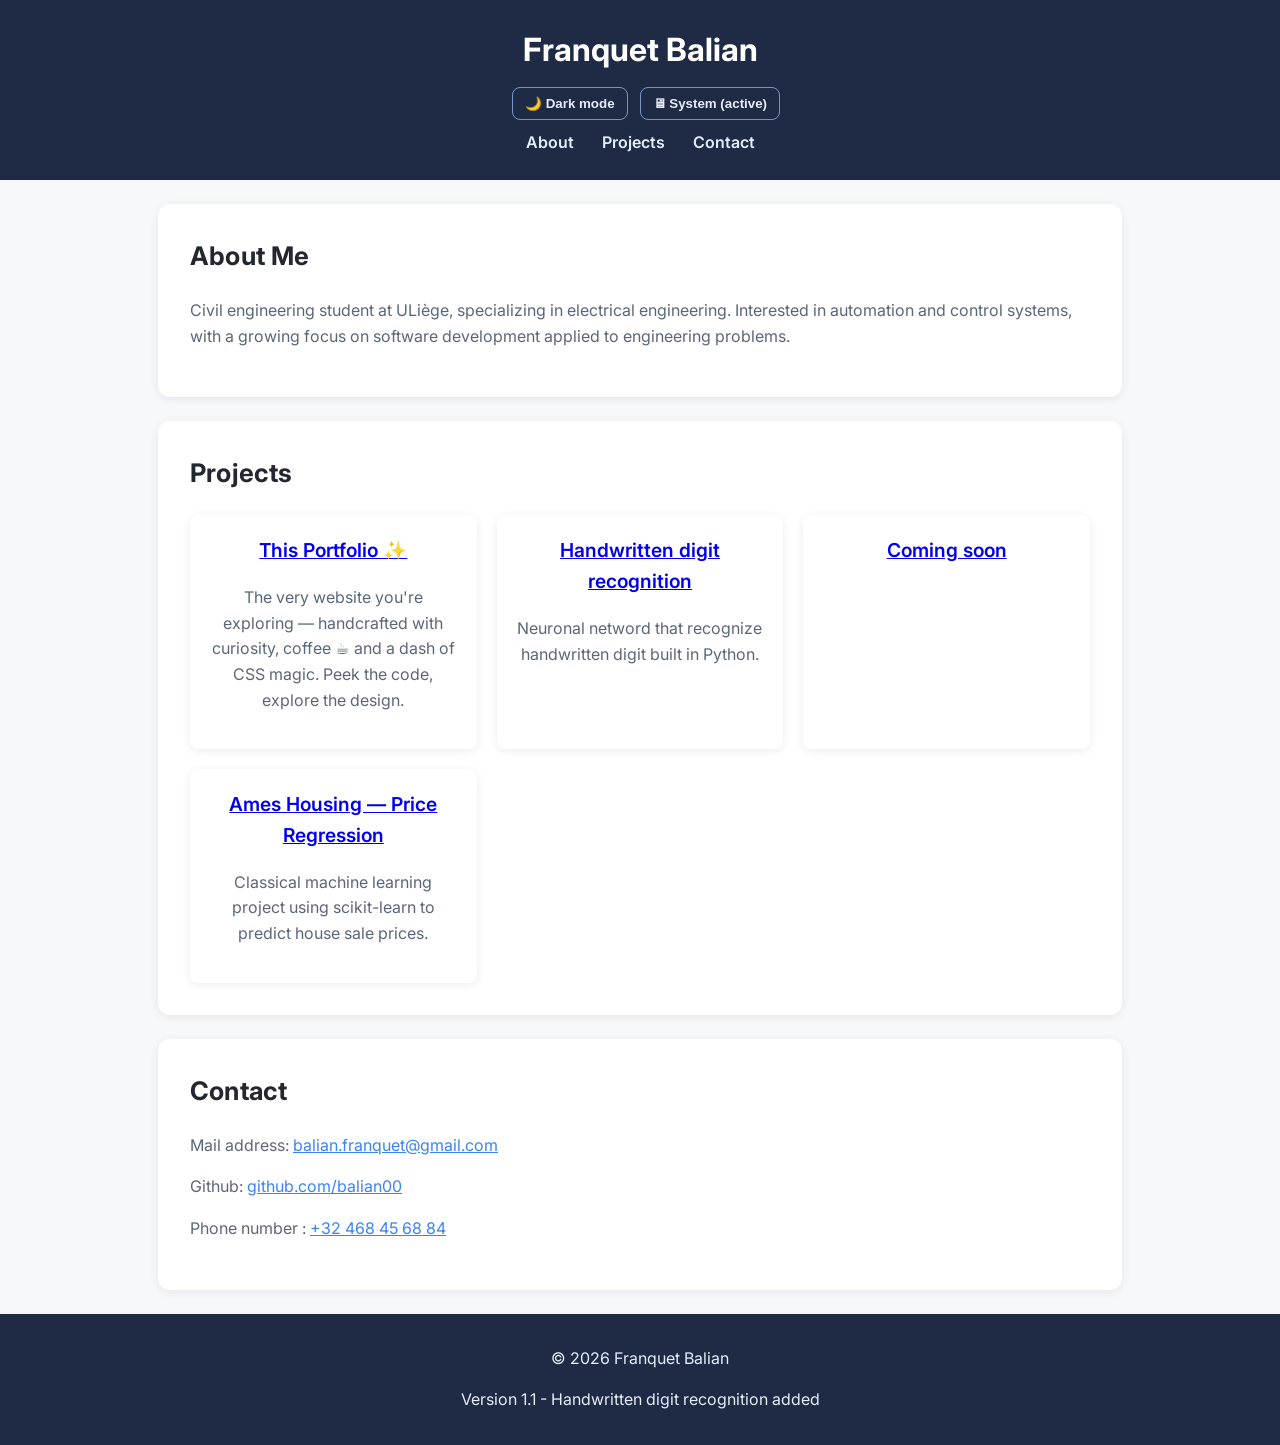
==== main/index.html @ e8f5959f "Handwritten-digit-classifier and housing-price-regression project added, strucutres rework in folder" ====
<!DOCTYPE html>
<html lang="en" data-theme="light">
<head>
    <meta charset="UTF-8">
    <meta name="viewport" content="width=device-width, initial-scale=1.0">
    <title>My Portfolio</title>
    <link rel="preconnect" href="https://fonts.googleapis.com">
    <link rel="preconnect" href="https://fonts.gstatic.com" crossorigin>
    <link href="https://fonts.googleapis.com/css2?family=Inter:wght@400;600;700&display=swap" rel="stylesheet">
    <link rel="stylesheet" href="style.css">
    <link id="favicon" rel="icon" href="light-theme_icon.png" type="image/png">
</head>
<body>
    <header>
                <h1>Franquet Balian</h1>
                <div class="theme-controls">
                    <button id="theme-toggle" aria-label="Toggle dark mode">🌙 Dark mode</button>
                    <button id="theme-system" aria-label="Use system theme">🖥 System</button>
                </div>
        <nav>
            <a href="#about">About</a>
            <a href="#projects">Projects</a>
            <a href="#contact">Contact</a>
        </nav>
    </header>

    <section id="about">
        <h2>About Me</h2>
        <p>Civil engineering student at ULiège, specializing in electrical engineering. Interested in automation and control systems, with a growing focus on software development applied to engineering problems.</p>
    </section>



    <section id="projects">
    <h2>Projects</h2>
    <div class="projects-grid">
        
        <div class="project">
        <h3><a href="../projects/portfolio.html">This Portfolio ✨</a></h3>
        <p>The very website you're exploring — handcrafted with curiosity, coffee ☕ and a dash of CSS magic. Peek the code, explore the design.</p>
        </div>
        <div class="project">
        <h3><a href="../projects/handwritten-digit-classifier.html">Handwritten digit recognition</a></h3>
        <p>Neuronal netword that recognize handwritten digit built in Python. </p>
        </div>
        <div class="project">
        <h3><a href="../projects/coming-soon.html">Coming soon</a></h3>
        </div>
        <div class="project">
        <h3><a href="../projects/ames-housing-price-regression.html">Ames Housing — Price Regression</a></h3>
        <p>Classical machine learning project using scikit-learn to predict house sale prices.</p>
        </div>
    </div>
    </section>




    <section id="contact">
    <h2>Contact</h2>
    <p>Mail address: <a href="mailto:balian.franquet@gmail.com">balian.franquet@gmail.com</a></p>
    <p>Github: <a href="https://github.com/balian00" target="_blank" rel="noopener">github.com/balian00</a></p>
    <p>Phone number : <a href="tel:+32468456884">+32 468 45 68 84</a></p>
    </section>


    <footer>
        <p>&copy; 2026 Franquet Balian</p>
        <p> Version 1.1 - Handwritten digit recognition added </p>
    </footer>
    <script src="scrypt.js"></script>
</body>
</html>
---- main/style.css ----
:root {
  /* Light theme (default) */
  --bg-color: #f7f8fa;
  --header-color: #1f2a44;      /* dark blue-gray */
  --content-color: #ffffff;
  --text-color: #23272f;        /* near-black for readability */
  --muted-text: #5c667a;        /* secondary text */
  --accent-color: #3b82f6;      /* friendly blue */
  --shadow: 0 2px 10px rgba(17, 24, 39, 0.08);
}

html[data-theme="light"] {
  color-scheme: light;
}
html[data-theme="dark"] {
  color-scheme: dark;
}

/* Base */
html { scroll-behavior: smooth; }
html {
  scroll-padding-top: 0.1px;
}
body {
  font-family: "Inter", system-ui, -apple-system, Segoe UI, Roboto, Arial, sans-serif;
  margin: 0;
  background: var(--bg-color);
  color: var(--text-color);
  line-height: 1.6;
}

/* Header */
header {
  background: var(--header-color);
  color: #fff;
  text-align: center;
  padding: 24px 16px;
  margin-bottom: 24px;
}
header h1 { margin: 0; font-weight: 700; }

/* Header logo/icon */
#theme-icon {
  width: 36px;
  height: 36px;
  vertical-align: middle;
  margin-right: 10px;
}

.theme-controls { display: inline-block; margin-left: 12px; }

/* Navigation */
nav { margin-top: 10px; }
nav a {
  color: #e6eefc;
  margin: 0 12px;
  text-decoration: none;
  font-weight: 600;
}
nav a:hover { color: #ffffff; }

/* Sections */
section {
  padding: 32px;
  max-width: 900px;
  margin: 0 auto 24px;
  background: var(--content-color);
  color: var(--text-color);
  border-radius: 12px;
  box-shadow: var(--shadow);
}
section h2 {
  margin-top: 0;
  font-size: 1.6rem;
  font-weight: 700;
}
section p { color: var(--muted-text); }

/* Footer */
footer {
  text-align: center;
  padding: 16px;
  background: var(--header-color);
  color: #e6eefc;
}


/* Dark theme overrides when [data-theme="dark"] is set on <html> */
html[data-theme="dark"] {
  --bg-color: #0f172a;       /* slate-900 */
  --header-color: #0b1220;   /* even darker */
  --content-color: #111827;  /* gray-900 */
  --text-color: #e5e7eb;     /* gray-200 */
  --muted-text: #cbd5e1;     /* slate-300 */
  --accent-color: #60a5fa;   /* lighter blue */
  --shadow: 0 2px 10px rgba(0,0,0,0.35);
}

/* Optional: adapt nav colors in dark mode */
html[data-theme="dark"] nav a { color: #c7d7f9; }
html[data-theme="dark"] nav a:hover { color: #ffffff; }

/* Theme toggle button */
#theme-toggle {
  margin-top: 12px;
  background: transparent;
  border: 1px solid #7894c7;
  color: #e6eefc;
  padding: 8px 12px;
  border-radius: 8px;
  cursor: pointer;
  font-weight: 600;
  transition: border-color 0.2s ease;
}
#theme-toggle:hover { border-color: #a9c2f2; }
html[data-theme="dark"] #theme-toggle {
  border-color: #475569;
  color: #e0e7ff;
}
html[data-theme="dark"] #theme-toggle:hover {
  border-color: #64748b;
}

#theme-system {
  margin-top: 12px;
  background: transparent;
  border: 1px solid #7894c7;
  color: #e6eefc;
  padding: 8px 12px;
  border-radius: 8px;
  cursor: pointer;
  font-weight: 600;
  transition: border-color 0.2s ease;
  margin-left: 8px;
}
#theme-system:hover { border-color: #a9c2f2; }
html[data-theme="dark"] #theme-system { border-color: #475569; color: #e0e7ff; }
html[data-theme="dark"] #theme-system:hover { border-color: #64748b; }


.projects-grid {
  display: grid;
  grid-template-columns: repeat(auto-fit, minmax(260px, 1fr));
  gap: 20px;
}

.project {
  background: var(--content-color);
  padding: 20px;
  border-radius: 8px;
  box-shadow: var(--shadow);
  text-align: center;
}

.project h3 {
  margin-top: 0;
  font-size: 1.2rem;
  font-weight: 600;
}


/* Better hover */
nav a {
  transition: color .15s ease, border-color .15s ease;
  border-bottom: 2px solid transparent;
}
nav a:hover {
  color: var(--accent-color);
  border-color: var(--accent-color);
}

/* Active link style (class we'll add) */
nav a.active {
  color: var(--accent-color);
  border-color: var(--accent-color);
}


section p { 
  color: var(--muted-text);
  margin: 0.5rem 0 1rem;
}
section h2 {
  letter-spacing: 0.2px;
}


#contact a { color: var(--accent-color); }
#contact a:hover { text-decoration: underline; }


a:focus-visible, button:focus-visible {
  outline: 2px solid var(--accent-color);
  outline-offset: 2px;
}

/* Tables (results, comparisons) */
table {
  width: 100%;
  border-collapse: collapse;
  margin: 1rem 0 1.5rem;
  font-size: 0.95rem;
}
th, td {
  padding: 8px 12px;
  text-align: left;
  border: 1px solid var(--bg-color);
  color: var(--text-color);
}
th {
  background: var(--header-color);
  color: #fff;
  font-weight: 600;
}
tbody tr:nth-child(even) {
  background: var(--bg-color);
}
html[data-theme="dark"] th, html[data-theme="dark"] td {
  border-color: #1f2937;
}

/* Inline code and code blocks */
code {
  font-family: "SFMono-Regular", Consolas, "Liberation Mono", Menlo, monospace;
  background: var(--bg-color);
  color: var(--accent-color);
  padding: 2px 6px;
  border-radius: 4px;
  font-size: 0.9em;
}
pre {
  background: var(--bg-color);
  color: var(--text-color);
  padding: 14px 16px;
  border-radius: 8px;
  overflow-x: auto;
  margin: 1rem 0 1.5rem;
  box-shadow: var(--shadow);
}
pre code {
  background: none;
  color: inherit;
  padding: 0;
  border-radius: 0;
  font-size: 0.9rem;
}
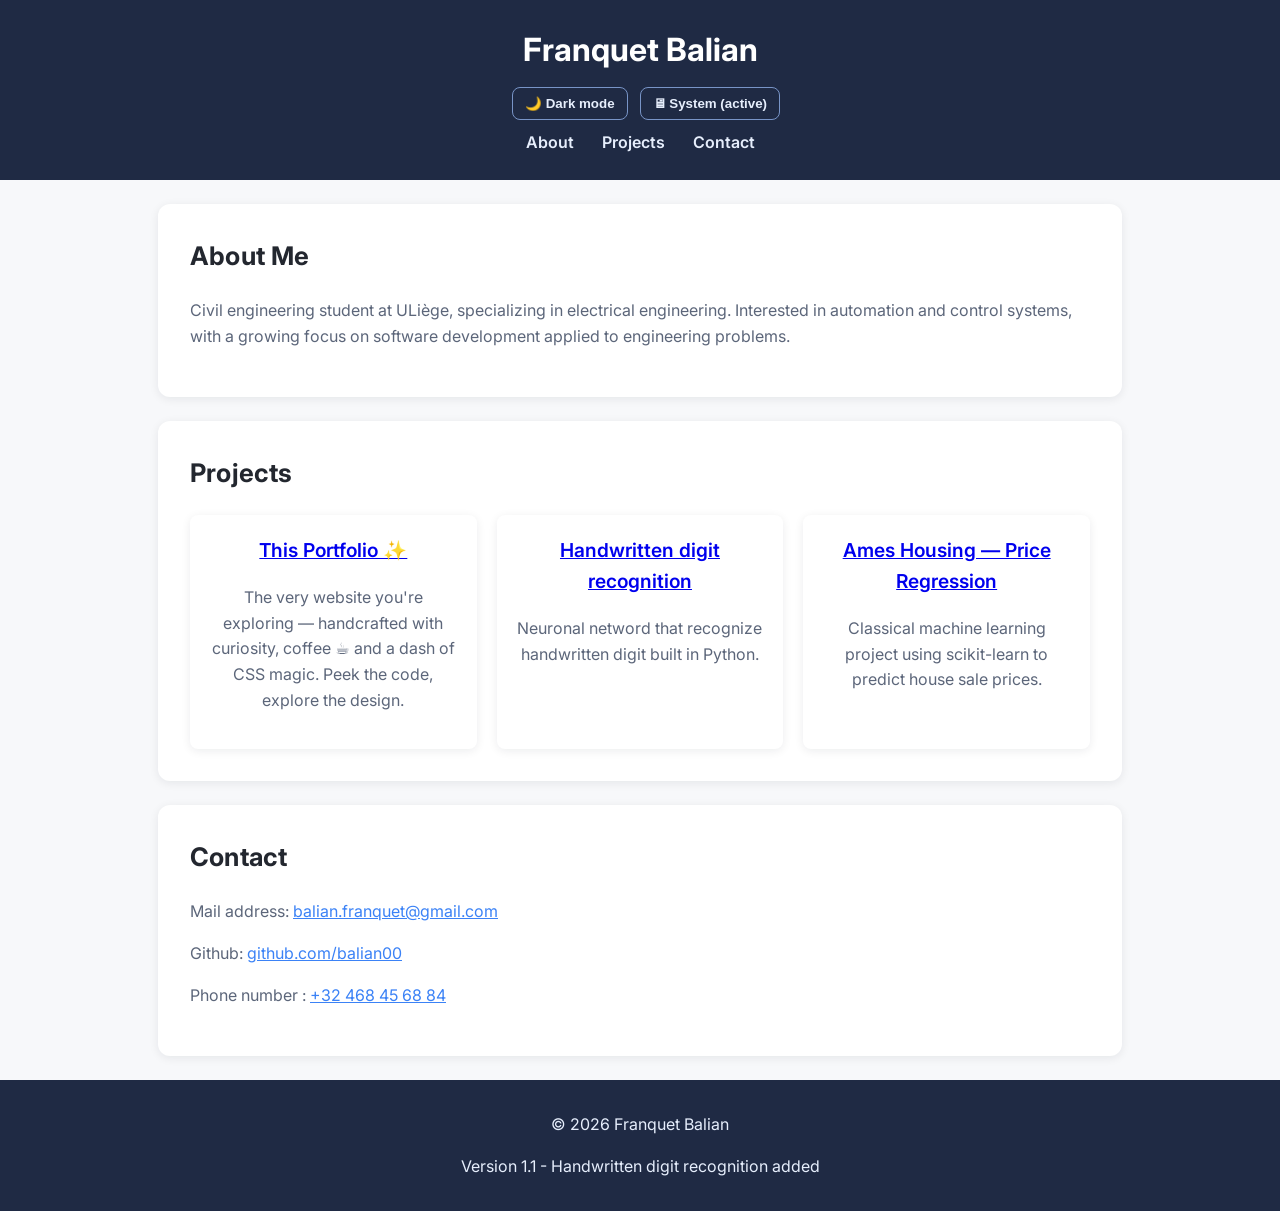
==== commit 2cacfc28: "Remove empty coming soon project" ====
--- a/main/index.html
+++ b/main/index.html
@@ -45,9 +45,6 @@
         <p>Neuronal netword that recognize handwritten digit built in Python. </p>
         </div>
         <div class="project">
-        <h3><a href="../projects/coming-soon.html">Coming soon</a></h3>
-        </div>
-        <div class="project">
         <h3><a href="../projects/ames-housing-price-regression.html">Ames Housing — Price Regression</a></h3>
         <p>Classical machine learning project using scikit-learn to predict house sale prices.</p>
         </div>
